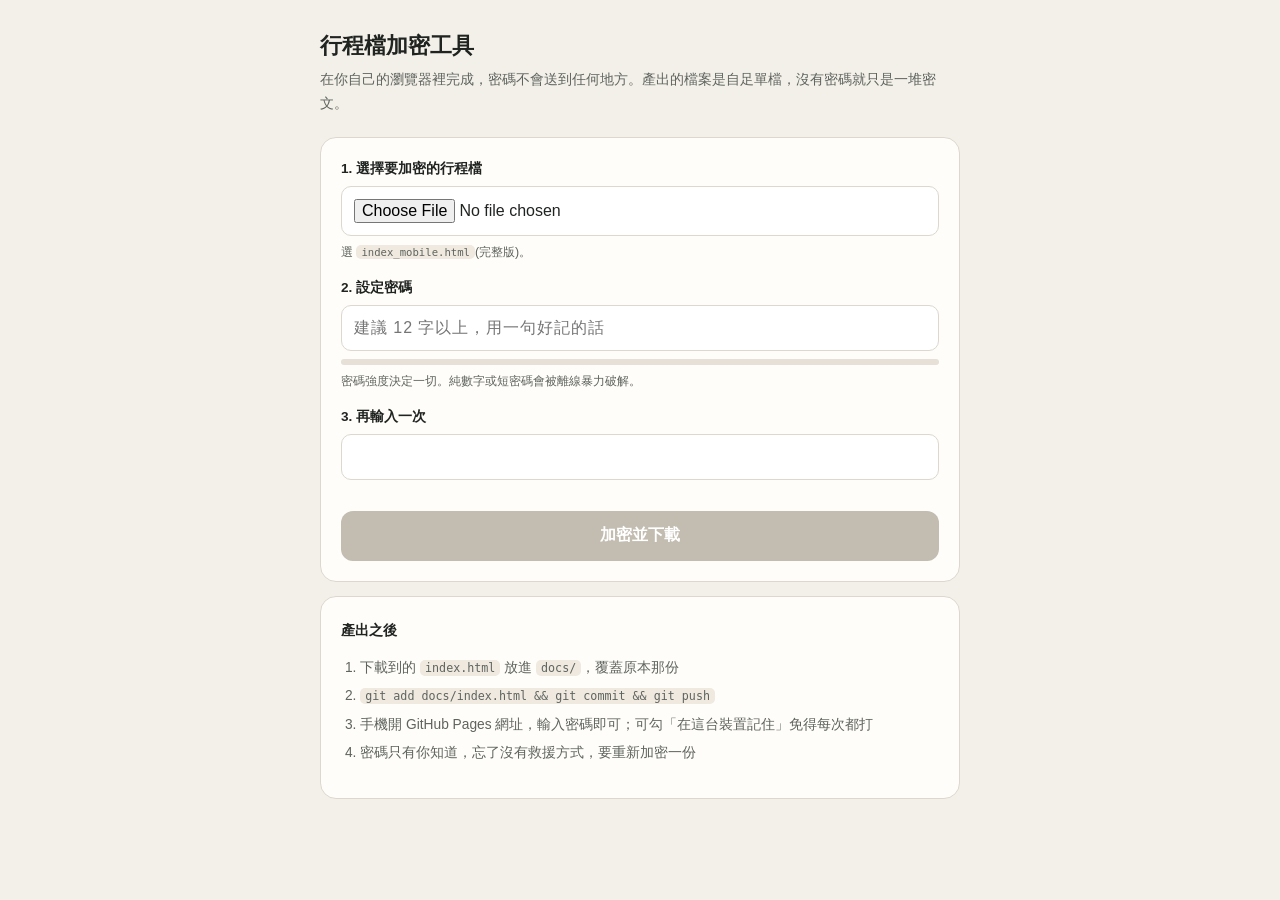
==== tools/encrypt.html @ 38004efe "Encrypted single-file trip guide generator 手機優先卡片版面，取代寬表格。 Google Maps 多點路線，依官方 waypoints 上限分段。 離線快取" ====
<!DOCTYPE html>
<html lang="zh-Hant">
<head>
<meta charset="utf-8">
<meta name="viewport" content="width=device-width,initial-scale=1">
<title>行程檔加密工具</title>
<style>
*{box-sizing:border-box}
body{margin:0;padding:28px 18px 60px;background:#f3f0e9;color:#202421;line-height:1.65;
 font-family:-apple-system,BlinkMacSystemFont,"Segoe UI","Noto Sans TC","PingFang TC",sans-serif}
.wrap{max-width:640px;margin:auto}
h1{font-size:1.35rem;margin:0 0 .3rem}
.sub{color:#5f645f;font-size:.88rem;margin:0 0 22px}
.card{background:#fffdfa;border:1px solid #ddd7cd;border-radius:16px;padding:20px;margin-bottom:14px}
label{display:block;font-weight:800;font-size:.85rem;margin-bottom:6px}
input[type=file],input[type=password]{width:100%;padding:12px;border:1px solid #ddd7cd;border-radius:10px;
 background:#fff;font-size:1rem;font-family:inherit;min-height:46px}
input[type=password]{letter-spacing:.06em}
.row+.row{margin-top:14px}
button{width:100%;min-height:50px;margin-top:18px;border:0;border-radius:12px;background:#8a5d2c;color:#fff;
 font-weight:900;font-size:1rem;cursor:pointer}
button:disabled{background:#c3bcb0;cursor:not-allowed}
.meter{height:6px;border-radius:99px;background:#e6e0d6;margin-top:8px;overflow:hidden}
.meter i{display:block;height:100%;width:0;transition:.2s}
.hint{font-size:.78rem;color:#5f645f;margin-top:6px}
.bad{color:#a33}.ok{color:#2f6b4f}
.log{background:#1d2622;color:#d7e2db;border-radius:12px;padding:14px;font-size:.8rem;
 white-space:pre-wrap;word-break:break-all;margin-top:14px;display:none;font-family:ui-monospace,monospace}
ol{padding-left:1.2rem;font-size:.86rem;color:#5f645f}
ol li{margin:.35rem 0}
code{background:#efe9df;padding:1px 5px;border-radius:5px;font-size:.85em}
</style>
</head>
<body>
<div class="wrap">
<h1>行程檔加密工具</h1>
<p class="sub">在你自己的瀏覽器裡完成，密碼不會送到任何地方。產出的檔案是自足單檔，沒有密碼就只是一堆密文。</p>

<div class="card">
  <div class="row">
    <label for="f">1. 選擇要加密的行程檔</label>
    <input type="file" id="f" accept=".html,.htm">
    <p class="hint" id="fh">選 <code>index_mobile.html</code>(完整版)。</p>
  </div>
  <div class="row">
    <label for="p1">2. 設定密碼</label>
    <input type="password" id="p1" autocomplete="new-password" placeholder="建議 12 字以上，用一句好記的話">
    <div class="meter"><i id="mtr"></i></div>
    <p class="hint" id="ph">密碼強度決定一切。純數字或短密碼會被離線暴力破解。</p>
  </div>
  <div class="row">
    <label for="p2">3. 再輸入一次</label>
    <input type="password" id="p2" autocomplete="new-password">
    <p class="hint" id="ph2"></p>
  </div>
  <button id="go" disabled>加密並下載</button>
  <div class="log" id="log"></div>
</div>

<div class="card">
  <b style="font-size:.9rem">產出之後</b>
  <ol>
    <li>下載到的 <code>index.html</code> 放進 <code>docs/</code>，覆蓋原本那份</li>
    <li><code>git add docs/index.html &amp;&amp; git commit &amp;&amp; git push</code></li>
    <li>手機開 GitHub Pages 網址，輸入密碼即可；可勾「在這台裝置記住」免得每次都打</li>
    <li>密碼只有你知道，忘了沒有救援方式，要重新加密一份</li>
  </ol>
</div>
</div>

<script>
const $ = id => document.getElementById(id);
const enc = new TextEncoder();
let fileText = null;

// 必須分塊：行程檔約 750KB，String.fromCharCode(...) 一次展開 75 萬個參數會爆呼叫堆疊
function b64(buf) {
  const u = new Uint8Array(buf);
  const CHUNK = 0x8000;
  let s = '';
  for (let i = 0; i < u.length; i += CHUNK) s += String.fromCharCode.apply(null, u.subarray(i, i + CHUNK));
  return btoa(s);
}

function strength(p) {
  let s = 0;
  if (p.length >= 8) s++;
  if (p.length >= 12) s++;
  if (p.length >= 16) s++;
  if (/[a-z]/.test(p) && /[A-Z]/.test(p)) s++;
  if (/\d/.test(p)) s++;
  if (/[^\w\s]/.test(p)) s++;
  if (/^\d+$/.test(p)) s = Math.min(s, 1);
  return Math.min(s, 5);
}

function refresh() {
  const p1 = $('p1').value, p2 = $('p2').value;
  const s = strength(p1);
  const colors = ['#c33', '#c33', '#d88', '#d9a441', '#6a9b4f', '#2f6b4f'];
  const words = ['太弱', '太弱', '偏弱', '普通', '不錯', '很好'];
  $('mtr').style.width = (s / 5 * 100) + '%';
  $('mtr').style.background = colors[s];
  $('ph').textContent = p1 ? '強度：' + words[s] + (s < 3 ? '　— 再長一點，或改成一整句話' : '') : '密碼強度決定一切。純數字或短密碼會被離線暴力破解。';
  $('ph').className = 'hint ' + (p1 ? (s < 3 ? 'bad' : 'ok') : '');
  const match = p1 && p1 === p2;
  $('ph2').textContent = p2 ? (match ? '兩次一致' : '兩次不一致') : '';
  $('ph2').className = 'hint ' + (p2 ? (match ? 'ok' : 'bad') : '');
  $('go').disabled = !(fileText && match && p1.length >= 8);
}

$('f').addEventListener('change', async e => {
  const file = e.target.files[0];
  if (!file) { fileText = null; refresh(); return; }
  fileText = await file.text();
  $('fh').textContent = file.name + '　' + Math.round(file.size / 1024) + ' KB';
  $('fh').className = 'hint ok';
  refresh();
});
['p1', 'p2'].forEach(id => $(id).addEventListener('input', refresh));

$('go').addEventListener('click', async () => {
  const log = m => { $('log').style.display = 'block'; $('log').textContent += m + '\n'; };
  $('log').textContent = ''; $('go').disabled = true;
  try {
    const pw = $('p1').value;
    const ITER = 310000;
    const salt = crypto.getRandomValues(new Uint8Array(16));
    const iv = crypto.getRandomValues(new Uint8Array(12));
    log('導出金鑰 PBKDF2-SHA256 × ' + ITER.toLocaleString() + ' …');
    const base = await crypto.subtle.importKey('raw', enc.encode(pw), 'PBKDF2', false, ['deriveKey']);
    const key = await crypto.subtle.deriveKey(
      { name: 'PBKDF2', salt, iterations: ITER, hash: 'SHA-256' },
      base, { name: 'AES-GCM', length: 256 }, false, ['encrypt']);
    log('AES-GCM 加密中 …');
    const ct = await crypto.subtle.encrypt({ name: 'AES-GCM', iv }, key, enc.encode(fileText));
    const payload = { v: 1, iter: ITER, salt: b64(salt), iv: b64(iv), ct: b64(ct) };
    log('明文 ' + Math.round(fileText.length / 1024) + ' KB → 密文 ' + Math.round(payload.ct.length / 1024) + ' KB');
    const out = SHELL.replace('__PAYLOAD__', JSON.stringify(payload));
    const blob = new Blob([out], { type: 'text/html' });
    const a = document.createElement('a');
    a.href = URL.createObjectURL(blob); a.download = 'index.html'; a.click();
    URL.revokeObjectURL(a.href);
    log('完成，已下載 index.html（' + Math.round(out.length / 1024) + ' KB）');
    log('把它放進 docs/ 覆蓋舊檔後 push。');
  } catch (err) {
    log('失敗：' + err.message);
  }
  $('go').disabled = false;
});

const SHELL = `<!DOCTYPE html><html lang="zh-Hant"><head><meta charset="utf-8">
<meta name="viewport" content="width=device-width,initial-scale=1,viewport-fit=cover">
<meta name="theme-color" content="#263c36"><meta name="robots" content="noindex,nofollow">
<title>行程</title><link rel="manifest" href="manifest.webmanifest"><style>
*{box-sizing:border-box}body{margin:0;min-height:100vh;display:grid;place-items:center;padding:24px;
background:#f3f0e9;color:#202421;font-family:-apple-system,BlinkMacSystemFont,"Segoe UI","Noto Sans TC","PingFang TC",sans-serif}
@media(prefers-color-scheme:dark){body{background:#0d1210;color:#f4f7f4}
.box{background:#161d1a!important;border-color:#33403a!important}
input{background:#0d1210!important;color:#f4f7f4!important;border-color:#33403a!important}}
.box{width:100%;max-width:360px;background:#fffdfa;border:1px solid #ddd7cd;border-radius:18px;padding:26px 22px;text-align:center}
h1{font-size:1.1rem;margin:0 0 4px}p{margin:0 0 18px;font-size:.82rem;color:#6d726e}
input{width:100%;padding:13px;border:1px solid #ddd7cd;border-radius:11px;font-size:1rem;min-height:48px;font-family:inherit}
button{width:100%;min-height:48px;margin-top:12px;border:0;border-radius:11px;background:#8a5d2c;color:#fff;font-weight:900;font-size:.95rem;cursor:pointer}
button:disabled{opacity:.6}
.rem{display:flex;align-items:center;gap:8px;margin-top:14px;font-size:.8rem;color:#6d726e;justify-content:center}
.rem input{width:auto;min-height:auto;margin:0}
.err{color:#c33;font-size:.82rem;margin-top:10px;min-height:1.2em}
.loading{display:none;font-size:.86rem;color:#6d726e;padding:8px 0}
html.auto .form,html.auto .lead{display:none}
html.auto .loading{display:block}
</style></head><body>
<div class="box"><h1>行程</h1><p class="lead">需要密碼</p>
<div class="loading">解鎖中…</div>
<div class="form">
<input type="password" id="pw" autocomplete="current-password" placeholder="密碼">
<button id="go">開啟</button>
<label class="rem"><input type="checkbox" id="rem"> 在這台裝置記住</label>
<div class="err" id="err"></div></div></div>
<script>
const P=__PAYLOAD__;
const d=s=>Uint8Array.from(atob(s),c=>c.charCodeAt(0));
const K='sendai2026:key';
// 記住金鑰時先把表單藏起來顯示「解鎖中」，避免閃一下密碼框
if(localStorage.getItem(K))document.documentElement.classList.add('auto');
async function derive(pw){
 const b=await crypto.subtle.importKey('raw',new TextEncoder().encode(pw),'PBKDF2',false,['deriveKey']);
 return crypto.subtle.deriveKey({name:'PBKDF2',salt:d(P.salt),iterations:P.iter,hash:'SHA-256'},
  b,{name:'AES-GCM',length:256},true,['decrypt']);
}
async function open_(key){
 const buf=await crypto.subtle.decrypt({name:'AES-GCM',iv:d(P.iv)},key,d(P.ct));
 const html=new TextDecoder().decode(buf);
 // 不用 document.write：它在不同時機的行為不一致，實測會把解密內容併進鎖定頁而不是取代。
 // 改成直接換掉 documentElement，行為明確。
 const doc=new DOMParser().parseFromString(html,'text/html');
 document.replaceChild(document.importNode(doc.documentElement,true),document.documentElement);
 // DOMParser 產生的 script 不會執行，逐一重建才會跑
 document.querySelectorAll('script').forEach(function(old){
  const s=document.createElement('script');
  for(const a of old.attributes)s.setAttribute(a.name,a.value);
  s.textContent=old.textContent;
  old.parentNode.replaceChild(s,old);
 });
}
document.getElementById('go').onclick=async()=>{
 const e=document.getElementById('err'),btn=document.getElementById('go');
 e.textContent='';btn.disabled=true;btn.textContent='解密中…';
 try{
  const key=await derive(document.getElementById('pw').value);
  if(document.getElementById('rem').checked){
   const raw=await crypto.subtle.exportKey('raw',key);
   localStorage.setItem(K,btoa(String.fromCharCode(...new Uint8Array(raw))));
  }
  await open_(key);
 }catch(_){
  e.textContent='密碼不對';btn.disabled=false;btn.textContent='開啟';
  localStorage.removeItem(K);
 }
};
document.getElementById('pw').addEventListener('keydown',ev=>{if(ev.key==='Enter')document.getElementById('go').click();});
// 必須等 load：文件還在解析時呼叫 document.write 會把解密內容併進現有頁面，
// 而不是取代它，結果密碼框和行程會同時出現。
window.addEventListener('load',async()=>{
 const s=localStorage.getItem(K);
 if(!s)return;
 try{
  const key=await crypto.subtle.importKey('raw',d(s),{name:'AES-GCM'},true,['decrypt']);
  await open_(key);
 }catch(_){
  localStorage.removeItem(K);
  document.documentElement.classList.remove('auto');
 }
});
<\/script></body></html>`;
</script>
</body>
</html>
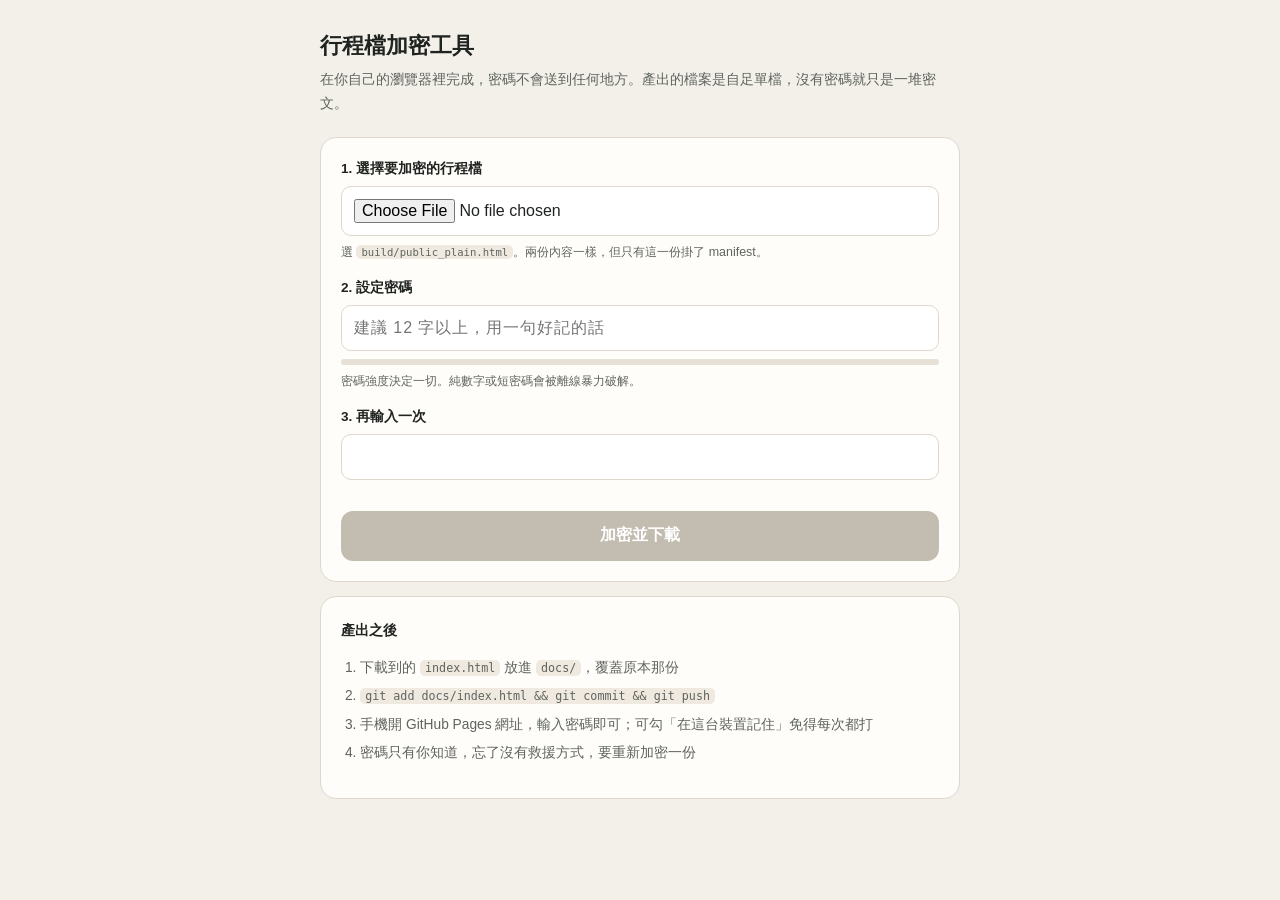
==== commit 09264c14: "加密工具：解碼加速、少建一次 DOM、localStorage 全面防護 - base64 解碼從 Uint8Array.from(atob(s),fn) 換成索引迴圈。前者走泛型   迭代器，4MB" ====
--- a/tools/encrypt.html
+++ b/tools/encrypt.html
@@ -40,7 +40,7 @@
   <div class="row">
     <label for="f">1. 選擇要加密的行程檔</label>
     <input type="file" id="f" accept=".html,.htm">
-    <p class="hint" id="fh">選 <code>index_mobile.html</code>(完整版)。</p>
+    <p class="hint" id="fh">選 <code>build/public_plain.html</code>。兩份內容一樣，但只有這一份掛了 manifest。</p>
   </div>
   <div class="row">
     <label for="p1">2. 設定密碼</label>
@@ -136,7 +136,7 @@
     const ct = await crypto.subtle.encrypt({ name: 'AES-GCM', iv }, key, enc.encode(fileText));
     const payload = { v: 1, iter: ITER, salt: b64(salt), iv: b64(iv), ct: b64(ct) };
     log('明文 ' + Math.round(fileText.length / 1024) + ' KB → 密文 ' + Math.round(payload.ct.length / 1024) + ' KB');
-    const out = SHELL.replace('__PAYLOAD__', JSON.stringify(payload));
+    const out = SHELL.replace('__PAYLOAD__', () => JSON.stringify(payload));
     const blob = new Blob([out], { type: 'text/html' });
     const a = document.createElement('a');
     a.href = URL.createObjectURL(blob); a.download = 'index.html'; a.click();
@@ -179,10 +179,17 @@
 <div class="err" id="err"></div></div></div>
 <script>
 const P=__PAYLOAD__;
-const d=s=>Uint8Array.from(atob(s),c=>c.charCodeAt(0));
+const d=s=>{const b=atob(s),u=new Uint8Array(b.length);for(let i=0;i<b.length;i++)u[i]=b.charCodeAt(i);return u;};
 const K='sendai2026:key';
+// localStorage 在無痕模式或 storage 被封鎖時會丟例外。全部包起來 —
+// 記不住金鑰只是每次要重打密碼，但沒包的話例外會讓整個解鎖功能失效。
+const ls={
+ get(k){try{return localStorage.getItem(k)}catch(_){return null}},
+ set(k,v){try{localStorage.setItem(k,v)}catch(_){}},
+ del(k){try{localStorage.removeItem(k)}catch(_){}}
+};
 // 記住金鑰時先把表單藏起來顯示「解鎖中」，避免閃一下密碼框
-if(localStorage.getItem(K))document.documentElement.classList.add('auto');
+if(ls.get(K))document.documentElement.classList.add('auto');
 async function derive(pw){
  const b=await crypto.subtle.importKey('raw',new TextEncoder().encode(pw),'PBKDF2',false,['deriveKey']);
  return crypto.subtle.deriveKey({name:'PBKDF2',salt:d(P.salt),iterations:P.iter,hash:'SHA-256'},
@@ -194,9 +201,9 @@
  // 不用 document.write：它在不同時機的行為不一致，實測會把解密內容併進鎖定頁而不是取代。
  // 改成直接換掉 documentElement，行為明確。
  const doc=new DOMParser().parseFromString(html,'text/html');
- document.replaceChild(document.importNode(doc.documentElement,true),document.documentElement);
+ document.replaceChild(document.adoptNode(doc.documentElement),document.documentElement);
  // DOMParser 產生的 script 不會執行，逐一重建才會跑
- document.querySelectorAll('script').forEach(function(old){
+ document.querySelectorAll('script:not([type="application/json"])').forEach(function(old){
   const s=document.createElement('script');
   for(const a of old.attributes)s.setAttribute(a.name,a.value);
   s.textContent=old.textContent;
@@ -210,25 +217,30 @@
   const key=await derive(document.getElementById('pw').value);
   if(document.getElementById('rem').checked){
    const raw=await crypto.subtle.exportKey('raw',key);
-   localStorage.setItem(K,btoa(String.fromCharCode(...new Uint8Array(raw))));
+   ls.set(K,btoa(String.fromCharCode(...new Uint8Array(raw))));
   }
   await open_(key);
  }catch(_){
   e.textContent='密碼不對';btn.disabled=false;btn.textContent='開啟';
-  localStorage.removeItem(K);
+  ls.del(K);
  }
 };
 document.getElementById('pw').addEventListener('keydown',ev=>{if(ev.key==='Enter')document.getElementById('go').click();});
+// 離線快取要在鎖定殼層就註冊，不能只放在解密後的內容裡：
+// 否則沒解過鎖的裝置完全沒有快取，離線時整頁打不開。
+if(location.protocol==='https:'&&'serviceWorker'in navigator){
+ navigator.serviceWorker.register('sw.js').catch(function(){});
+}
 // 必須等 load：文件還在解析時呼叫 document.write 會把解密內容併進現有頁面，
 // 而不是取代它，結果密碼框和行程會同時出現。
 window.addEventListener('load',async()=>{
- const s=localStorage.getItem(K);
+ const s=ls.get(K);
  if(!s)return;
  try{
   const key=await crypto.subtle.importKey('raw',d(s),{name:'AES-GCM'},true,['decrypt']);
   await open_(key);
  }catch(_){
-  localStorage.removeItem(K);
+  ls.del(K);
   document.documentElement.classList.remove('auto');
  }
 });
